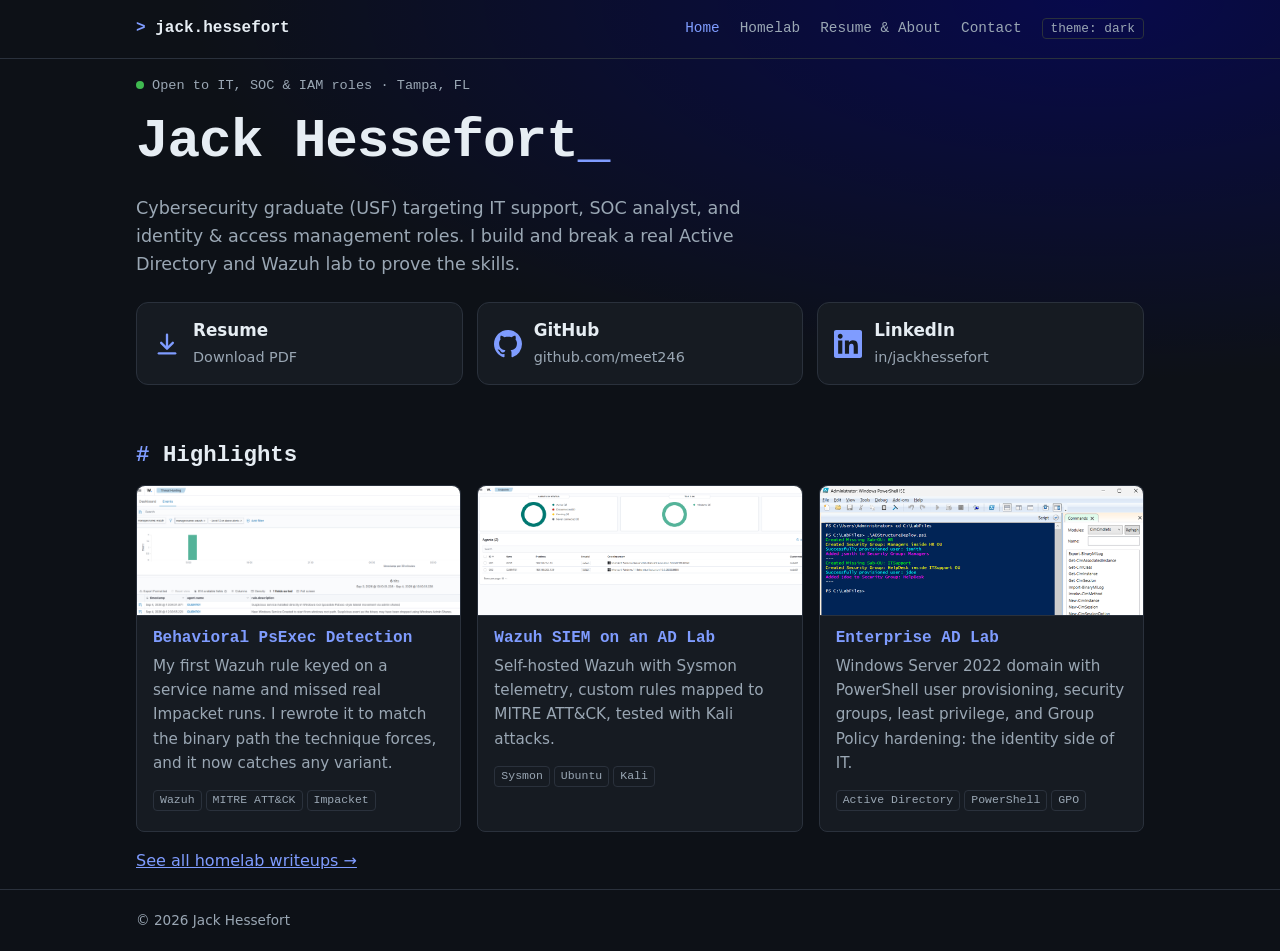
==== index.html @ 2fe6891c "Remove home email button; redo certification cards Co-Authored-By: Claude Sonnet 5 <noreply@anthropi" ====
<!DOCTYPE html>
<html lang="en" data-theme="dark">
<head>
  <meta charset="utf-8">
  <meta name="viewport" content="width=device-width, initial-scale=1">
  <title>Jack Hessefort | IT, SOC &amp; IAM Portfolio</title>
  <meta name="description" content="Jack Hessefort: cybersecurity graduate targeting IT support, SOC analyst and identity and access management (IAM) roles. Active Directory lab, Wazuh SIEM detection rules, and Kali attack simulations.">
  <link rel="icon" href="assets/favicon.svg" type="image/svg+xml">
  <meta property="og:type" content="website">
  <meta property="og:title" content="Jack Hessefort | IT, SOC &amp; IAM Portfolio">
  <meta property="og:description" content="Jack Hessefort: cybersecurity graduate targeting IT support, SOC analyst and identity and access management (IAM) roles. Active Directory lab, Wazuh SIEM detection rules, and Kali attack simulations.">
  <meta property="og:image" content="https://meet246.github.io/assets/og.png">
  <meta name="twitter:card" content="summary_large_image">
  <link rel="stylesheet" href="css/style.css?v=5">
</head>
<body>
  <header>
    <div class="wrap">
      <a class="brand" href="index.html">jack.hessefort</a>
      <nav aria-label="Main">
        <a href="index.html" aria-current="page">Home</a>
        <a href="homelab.html">Homelab</a>
        <a href="about.html">Resume &amp; About</a>
        <a href="contact.html">Contact</a>
        <button id="theme-toggle" type="button" aria-label="Toggle light/dark theme">theme</button>
      </nav>
    </div>
  </header>

  <main class="wrap">
    <section class="hero">
      <div>
        <p class="status"><span class="dot" aria-hidden="true"></span>Open to IT, SOC &amp; IAM roles &middot; Tampa, FL</p>
        <h1>Jack Hessefort<span class="cursor" aria-hidden="true">_</span></h1>
        <p class="lead">Cybersecurity graduate (USF) targeting IT support, SOC analyst, and identity &amp; access management roles. I build and break a real Active Directory and Wazuh lab to prove the skills.</p>
        <div class="contact-grid hero-links">
          <a class="link-btn" href="assets/resume.pdf">
            <svg class="ico" viewBox="0 0 24 24" aria-hidden="true" fill="none" stroke="currentColor" stroke-width="2" stroke-linecap="round" stroke-linejoin="round"><path d="M12 4v11"/><polyline points="7,11 12,16 17,11"/><path d="M5 20h14"/></svg>
            <div><strong>Resume</strong><span>Download PDF</span></div>
          </a>
          <a class="link-btn" href="https://github.com/meet246">
            <svg class="ico" viewBox="0 0 16 16" aria-hidden="true"><path fill="currentColor" d="M8 0C3.58 0 0 3.58 0 8c0 3.54 2.29 6.53 5.47 7.59.4.07.55-.17.55-.38 0-.19-.01-.82-.01-1.49-2.01.37-2.53-.49-2.69-.94-.09-.23-.48-.94-.82-1.13-.28-.15-.68-.52-.01-.53.63-.01 1.08.58 1.23.82.72 1.21 1.87.87 2.33.66.07-.52.28-.87.51-1.07-1.78-.2-3.64-.89-3.64-3.95 0-.87.31-1.59.82-2.15-.08-.2-.36-1.02.08-2.12 0 0 .67-.21 2.2.82.64-.18 1.32-.27 2-.27.68 0 1.36.09 2 .27 1.53-1.04 2.2-.82 2.2-.82.44 1.1.16 1.92.08 2.12.51.56.82 1.27.82 2.15 0 3.07-1.87 3.75-3.65 3.95.29.25.54.73.54 1.48 0 1.07-.01 1.93-.01 2.2 0 .21.15.46.55.38A8.013 8.013 0 0016 8c0-4.42-3.58-8-8-8z"/></svg>
            <div><strong>GitHub</strong><span>github.com/meet246</span></div>
          </a>
          <a class="link-btn" href="https://www.linkedin.com/in/jackhessefort/">
            <svg class="ico" viewBox="0 0 24 24" aria-hidden="true"><path fill="currentColor" d="M20.447 20.452h-3.554v-5.569c0-1.328-.027-3.037-1.852-3.037-1.853 0-2.136 1.445-2.136 2.939v5.667H9.351V9h3.414v1.561h.046c.477-.9 1.637-1.85 3.37-1.85 3.601 0 4.267 2.37 4.267 5.455v6.286zM5.337 7.433c-1.144 0-2.063-.926-2.063-2.065 0-1.138.92-2.063 2.063-2.063 1.14 0 2.064.925 2.064 2.063 0 1.139-.925 2.065-2.064 2.065zm1.782 13.019H3.555V9h3.564v11.452zM22.225 0H1.771C.792 0 0 .774 0 1.729v20.542C0 23.227.792 24 1.771 24h20.451C23.2 24 24 23.227 24 22.271V1.729C24 .774 23.2 0 22.222 0h.003z"/></svg>
            <div><strong>LinkedIn</strong><span>in/jackhessefort</span></div>
          </a>
        </div>
      </div>
    </section>

    <h2>Highlights</h2>
    <div class="highlights">
      <a class="card" href="homelab.html#rule-100003">
        <img src="assets/img/rule_3_confirm.png" alt="Wazuh Threat Hunting view showing custom rule 100003 firing on CLIENT01" loading="lazy" style="object-position: left bottom;">
        <h3>Behavioral PsExec Detection</h3>
        <p>My first Wazuh rule keyed on a service name and missed real Impacket runs. I rewrote it to match the binary path the technique forces, and it now catches any variant.</p>
        <div class="tags"><span class="tag-sm">Wazuh</span><span class="tag-sm">MITRE ATT&amp;CK</span><span class="tag-sm">Impacket</span></div>
      </a>
      <a class="card" href="homelab.html#detection-lab">
        <img src="assets/img/agents.png" alt="Wazuh dashboard showing DC01 and CLIENT01 agents active" loading="lazy">
        <h3>Wazuh SIEM on an AD Lab</h3>
        <p>Self-hosted Wazuh with Sysmon telemetry, custom rules mapped to MITRE ATT&amp;CK, tested with Kali attacks.</p>
        <div class="tags"><span class="tag-sm">Sysmon</span><span class="tag-sm">Ubuntu</span><span class="tag-sm">Kali</span></div>
      </a>
      <a class="card" href="homelab.html#ad-lab">
        <img src="assets/img/ou-ps.png" alt="PowerShell script creating OUs, security groups and users in Active Directory" loading="lazy">
        <h3>Enterprise AD Lab</h3>
        <p>Windows Server 2022 domain with PowerShell user provisioning, security groups, least privilege, and Group Policy hardening: the identity side of IT.</p>
        <div class="tags"><span class="tag-sm">Active Directory</span><span class="tag-sm">PowerShell</span><span class="tag-sm">GPO</span></div>
      </a>
    </div>
    <p><a href="homelab.html">See all homelab writeups &rarr;</a></p>
  </main>

  <footer>
    <div class="wrap">&copy; 2026 Jack Hessefort</div>
  </footer>
  <script src="js/theme.js?v=5"></script>
</body>
</html>
---- css/style.css ----
/* ---------- Theme tokens ----------
   WHY: every color lives here as a variable. Changing the look of the whole
   site = editing this block. The three themes below are the design options
   to compare; delete the one you don't want once you've picked. */
/* --accent is the navy brand color (#00008b): used for fills and borders.
   Navy text on a near-black background fails contrast (about 1.4:1), so text
   and links use --accent-text, a lighter tint of the same blue. */
:root,
:root[data-theme="dark"] {
  --bg: #0d1117;
  --surface: #161b22;
  --text: #e6edf3;
  --muted: #9aa7b4;
  --accent: #00008b;
  --accent-text: #7f9cff;
  --on-accent: #ffffff;
  --border: #2a313c;
  --glow: rgba(0, 0, 139, 0.45);
}
:root[data-theme="light"] {
  --bg: #fafaf8;
  --surface: #ffffff;
  --text: #1b1f24;
  --muted: #57606a;
  --accent: #00008b;
  --accent-text: #00008b;
  --on-accent: #ffffff;
  --border: #d8dce0;
  --glow: rgba(0, 0, 139, 0.07);
}

/* Fonts: system stacks only, so there's nothing to download and it's fast. */
:root {
  --font-body: system-ui, -apple-system, "Segoe UI", Roboto, sans-serif;
  --font-mono: ui-monospace, "Cascadia Code", Consolas, "SF Mono", monospace;
}

*, *::before, *::after { box-sizing: border-box; }

body {
  margin: 0;
  background: var(--bg);
  color: var(--text);
  font-family: var(--font-body);
  line-height: 1.6;
  /* soft navy glow behind the header area */
  background-image: radial-gradient(70% 380px at 85% 0%, var(--glow), transparent);
  background-repeat: no-repeat;
}

a { color: var(--accent-text); }
a:hover { text-decoration-thickness: 2px; }

/* Visible keyboard focus (accessibility) */
a:focus-visible, button:focus-visible {
  outline: 2px solid var(--accent-text);
  outline-offset: 3px;
}

.wrap { max-width: 1040px; margin: 0 auto; padding: 0 16px; }

/* ---------- Header / nav ---------- */
header { border-bottom: 1px solid var(--border); }
header .wrap {
  display: flex; flex-wrap: wrap; gap: 12px 24px;
  align-items: center; justify-content: space-between;
  padding-top: 16px; padding-bottom: 16px;
}
.brand { font-family: var(--font-mono); font-weight: 700; color: var(--text); text-decoration: none; }
.brand::before { content: "> "; color: var(--accent-text); }
nav { display: flex; flex-wrap: wrap; gap: 4px 20px; align-items: center; }
nav a { color: var(--muted); text-decoration: none; font-family: var(--font-mono); font-size: 0.9rem; }
nav a:hover, nav a[aria-current="page"] { color: var(--accent-text); }
#theme-toggle {
  font-family: var(--font-mono); font-size: 0.8rem;
  background: none; color: var(--muted);
  border: 1px solid var(--border); border-radius: 4px;
  padding: 2px 8px; cursor: pointer;
}

/* ---------- Content ---------- */
main { padding: 40px 0 64px; }
h1, h2, h3 { font-family: var(--font-mono); line-height: 1.25; }
h1 { font-size: clamp(2.2rem, 6vw, 3.4rem); margin: 0 0 12px; letter-spacing: -0.02em; }
h2 { font-size: 1.4rem; margin: 48px 0 14px; }
h2::before { content: "# "; color: var(--accent-text); }
main p, main li { max-width: 75ch; }
.lead { color: var(--muted); font-size: 1.1rem; max-width: 60ch; }
.mono { font-family: var(--font-mono); }
.note { color: var(--muted); font-style: italic; }
.meta { font-family: var(--font-mono); font-size: 0.85rem; color: var(--muted); }
.tag { border: 1px solid var(--border); border-radius: 4px; padding: 1px 8px; margin-right: 6px; white-space: nowrap; }
pre {
  background: var(--surface); border: 1px solid var(--border); border-radius: 6px;
  padding: 12px; overflow-x: auto; font-family: var(--font-mono); font-size: 0.85rem;
}
ul.links { padding-left: 20px; }

.ico { width: 18px; height: 18px; flex: none; }

/* Highlights strip: 3 cards, stacks to 1 column on phones */
.highlights {
  display: grid; gap: 16px; margin-top: 16px;
  grid-template-columns: repeat(auto-fit, minmax(230px, 1fr));
}
.card {
  background: var(--surface); border: 1px solid var(--border);
  border-radius: 8px; padding: 16px;
}
.card h3 { margin: 0 0 6px; font-size: 1rem; color: var(--accent-text); }
.card p { margin: 0; color: var(--muted); font-size: 0.95rem; }


footer { border-top: 1px solid var(--border); color: var(--muted); font-size: 0.85rem; padding: 20px 0; }

/* ---------- Home hero ---------- */
.hero { padding: 16px 0 8px; }

.status { font-family: var(--font-mono); font-size: 0.85rem; color: var(--muted); margin: 0 0 12px; }
.dot {
  display: inline-block; width: 8px; height: 8px; border-radius: 50%;
  background: #3fb950; margin-right: 8px;
}
.cursor { color: var(--accent-text); animation: blink 1.1s steps(1) infinite; }
@keyframes blink { 50% { opacity: 0; } }
@media (prefers-reduced-motion: reduce) {
  .cursor { animation: none; }
  .card { transition: none; }
}




/* Cards become links with a thumbnail */
a.card { display: block; color: inherit; text-decoration: none; transition: transform 0.15s, border-color 0.15s; }
a.card:hover, a.card:focus-visible { transform: translateY(-3px); border-color: var(--accent-text); }
.card img {
  display: block; width: calc(100% + 32px); margin: -16px -16px 12px;
  height: 130px; object-fit: cover; object-position: left top;
  border-radius: 8px 8px 0 0; border-bottom: 1px solid var(--border);
}
.card .tags { margin-top: 10px; }
.tag-sm { font-family: var(--font-mono); font-size: 0.72rem; color: var(--muted); border: 1px solid var(--border); border-radius: 4px; padding: 0 6px; margin-right: 4px; white-space: nowrap; display: inline-block; margin-bottom: 4px; }

/* Screenshots on writeups */
figure { margin: 20px 0; }
figure img { display: block; width: 100%; height: auto; border: 1px solid var(--border); border-radius: 6px; }
figcaption { color: var(--muted); font-size: 0.85rem; margin-top: 6px; font-family: var(--font-mono); }
@media (min-width: 900px) { figure.narrow { max-width: 620px; } }

.badges li::before { content: "\2713\00a0 "; }

/* Contact link buttons */
.contact-grid { display: grid; gap: 14px; grid-template-columns: repeat(auto-fit, minmax(260px, 1fr)); margin-top: 24px; }
.link-btn {
  display: flex; align-items: center; gap: 16px;
  background: var(--surface); border: 1px solid var(--border); border-radius: 12px;
  padding: 18px 20px; color: var(--text); text-decoration: none;
  transition: transform 0.15s, border-color 0.15s, box-shadow 0.15s;
}
.link-btn:hover, .link-btn:focus-visible { transform: translateY(-2px); border-color: var(--accent-text); box-shadow: 0 6px 16px rgba(0, 0, 0, 0.3); }
.link-btn .ico { width: 34px; height: 34px; color: var(--accent-text); }
.link-btn strong { display: block; font-size: 1.05rem; }
.link-btn span { color: var(--muted); font-size: 0.9rem; word-break: break-all; }
.contact-grid.one { grid-template-columns: minmax(240px, 320px); }
.hero-links { margin-top: 24px; grid-template-columns: repeat(auto-fit, minmax(170px, 1fr)); }
.hero-links .link-btn { padding: 14px 16px; gap: 12px; }
.hero-links .link-btn .ico { width: 28px; height: 28px; }

/* Certification cards */
.certs { list-style: none; padding: 0; margin: 0; display: grid; gap: 12px; grid-template-columns: repeat(auto-fit, minmax(220px, 1fr)); }
.cert {
  background: var(--surface); border: 1px solid var(--border); border-left: 4px solid var(--accent);
  border-radius: 8px; padding: 12px 16px; max-width: none;
}
.cert span { display: block; color: var(--muted); font-size: 0.8rem; font-family: var(--font-mono); text-transform: uppercase; letter-spacing: 0.05em; }
.cert strong { display: block; color: var(--text); font-size: 1.05rem; margin-top: 2px; }
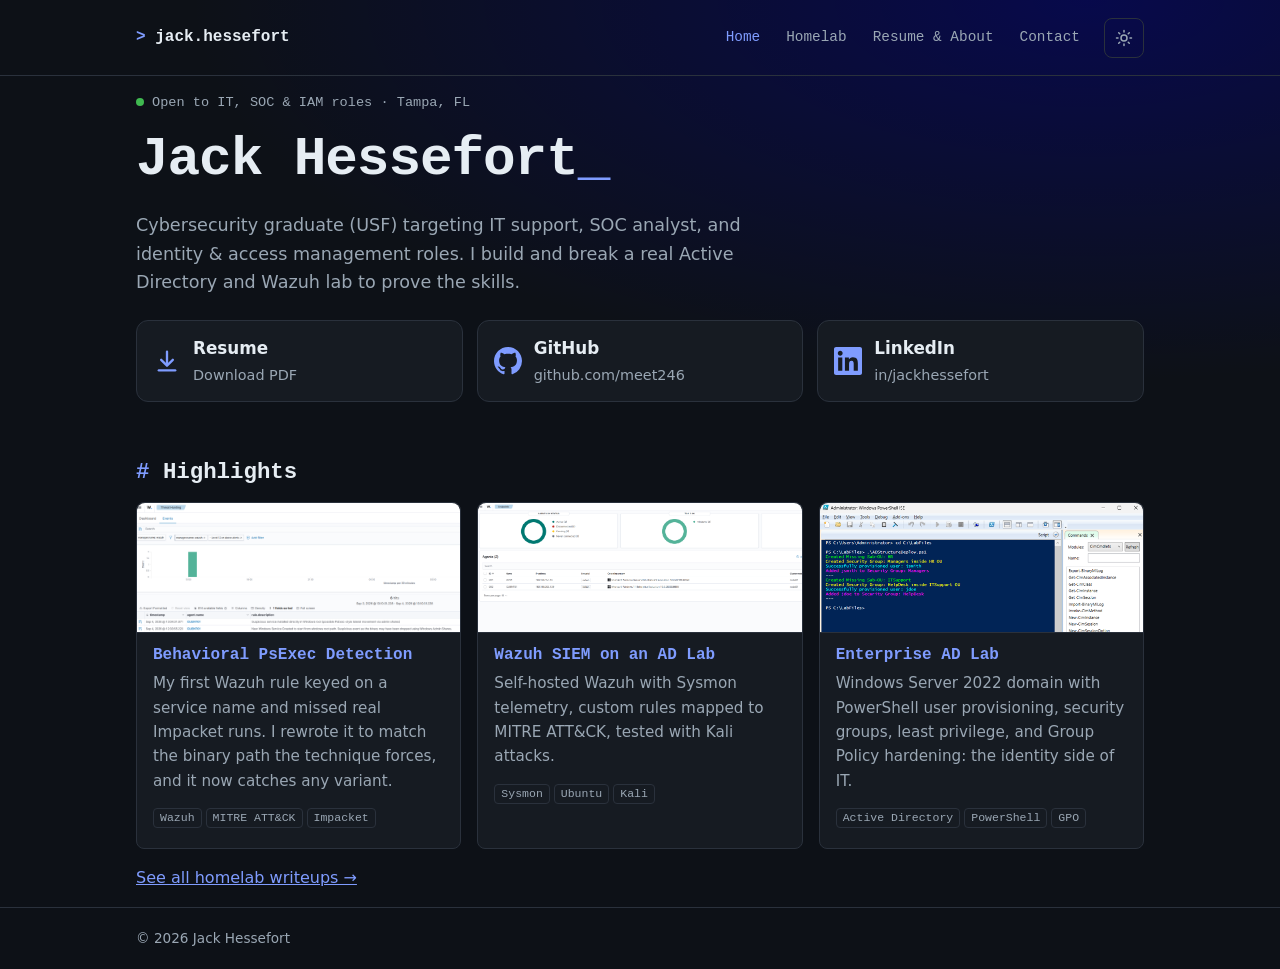
==== commit 684ddceb: "Sticky footer, larger nav tap targets, sun/moon theme toggle Co-Authored-By: Claude Sonnet 5 <norepl" ====
--- a/index.html
+++ b/index.html
@@ -11,7 +11,7 @@
   <meta property="og:description" content="Jack Hessefort: cybersecurity graduate targeting IT support, SOC analyst and identity and access management (IAM) roles. Active Directory lab, Wazuh SIEM detection rules, and Kali attack simulations.">
   <meta property="og:image" content="https://meet246.github.io/assets/og.png">
   <meta name="twitter:card" content="summary_large_image">
-  <link rel="stylesheet" href="css/style.css?v=5">
+  <link rel="stylesheet" href="css/style.css?v=9">
 </head>
 <body>
   <header>
@@ -22,7 +22,7 @@
         <a href="homelab.html">Homelab</a>
         <a href="about.html">Resume &amp; About</a>
         <a href="contact.html">Contact</a>
-        <button id="theme-toggle" type="button" aria-label="Toggle light/dark theme">theme</button>
+        <button id="theme-toggle" type="button" aria-label="Switch to light theme"><svg class="ico sun" viewBox="0 0 24 24" aria-hidden="true" fill="none" stroke="currentColor" stroke-width="2" stroke-linecap="round" stroke-linejoin="round"><circle cx="12" cy="12" r="4"/><path d="M12 2v2M12 20v2M4.93 4.93l1.41 1.41M17.66 17.66l1.41 1.41M2 12h2M20 12h2M4.93 19.07l1.41-1.41M17.66 6.34l1.41-1.41"/></svg><svg class="ico moon" viewBox="0 0 24 24" aria-hidden="true" fill="none" stroke="currentColor" stroke-width="2" stroke-linecap="round" stroke-linejoin="round"><path d="M21 12.8A9 9 0 1 1 11.2 3a7 7 0 0 0 9.8 9.8z"/></svg></button>
       </nav>
     </div>
   </header>
@@ -77,6 +77,6 @@
   <footer>
     <div class="wrap">&copy; 2026 Jack Hessefort</div>
   </footer>
-  <script src="js/theme.js?v=5"></script>
+  <script src="js/theme.js?v=9"></script>
 </body>
 </html>
--- a/css/style.css
+++ b/css/style.css
@@ -43,6 +43,8 @@
   color: var(--text);
   font-family: var(--font-body);
   line-height: 1.6;
+  min-height: 100vh;
+  display: flex; flex-direction: column;
   /* soft navy glow behind the header area */
   background-image: radial-gradient(70% 380px at 85% 0%, var(--glow), transparent);
   background-repeat: no-repeat;
@@ -68,18 +70,22 @@
 }
 .brand { font-family: var(--font-mono); font-weight: 700; color: var(--text); text-decoration: none; }
 .brand::before { content: "> "; color: var(--accent-text); }
-nav { display: flex; flex-wrap: wrap; gap: 4px 20px; align-items: center; }
-nav a { color: var(--muted); text-decoration: none; font-family: var(--font-mono); font-size: 0.9rem; }
+nav { display: flex; flex-wrap: wrap; gap: 0 10px; align-items: center; }
+nav a { color: var(--muted); text-decoration: none; font-family: var(--font-mono); font-size: 0.9rem; padding: 10px 8px; }
 nav a:hover, nav a[aria-current="page"] { color: var(--accent-text); }
 #theme-toggle {
-  font-family: var(--font-mono); font-size: 0.8rem;
+  display: inline-flex; align-items: center; justify-content: center;
+  width: 40px; height: 40px; margin-left: 6px;
   background: none; color: var(--muted);
-  border: 1px solid var(--border); border-radius: 4px;
-  padding: 2px 8px; cursor: pointer;
+  border: 1px solid var(--border); border-radius: 8px; cursor: pointer;
 }
+#theme-toggle:hover { color: var(--accent-text); border-color: var(--accent-text); }
+#theme-toggle .moon { display: none; }
+:root[data-theme="light"] #theme-toggle .sun { display: none; }
+:root[data-theme="light"] #theme-toggle .moon { display: block; }
 
 /* ---------- Content ---------- */
-main { padding: 40px 0 64px; }
+main { padding: 40px 16px 64px; flex: 1 0 auto; width: 100%; }
 h1, h2, h3 { font-family: var(--font-mono); line-height: 1.25; }
 h1 { font-size: clamp(2.2rem, 6vw, 3.4rem); margin: 0 0 12px; letter-spacing: -0.02em; }
 h2 { font-size: 1.4rem; margin: 48px 0 14px; }
@@ -148,8 +154,6 @@
 figcaption { color: var(--muted); font-size: 0.85rem; margin-top: 6px; font-family: var(--font-mono); }
 @media (min-width: 900px) { figure.narrow { max-width: 620px; } }
 
-.badges li::before { content: "\2713\00a0 "; }
-
 /* Contact link buttons */
 .contact-grid { display: grid; gap: 14px; grid-template-columns: repeat(auto-fit, minmax(260px, 1fr)); margin-top: 24px; }
 .link-btn {
@@ -167,11 +171,23 @@
 .hero-links .link-btn { padding: 14px 16px; gap: 12px; }
 .hero-links .link-btn .ico { width: 28px; height: 28px; }
 
-/* Certification cards */
-.certs { list-style: none; padding: 0; margin: 0; display: grid; gap: 12px; grid-template-columns: repeat(auto-fit, minmax(220px, 1fr)); }
-.cert {
-  background: var(--surface); border: 1px solid var(--border); border-left: 4px solid var(--accent);
-  border-radius: 8px; padding: 12px 16px; max-width: none;
+/* Certification cards: badge on a white tile (the badge art is dark-on-transparent) */
+.certs { list-style: none; padding: 0; margin: 0; display: grid; gap: 14px; grid-template-columns: repeat(auto-fit, minmax(220px, 1fr)); }
+.cert { max-width: none; }
+.cert > a, .cert-static {
+  display: flex; flex-direction: column; gap: 2px; height: 100%;
+  background: var(--surface); border: 1px solid var(--border); border-radius: 12px;
+  padding: 14px; color: var(--text); text-decoration: none;
+  transition: transform 0.15s, border-color 0.15s, box-shadow 0.15s;
 }
-.cert span { display: block; color: var(--muted); font-size: 0.8rem; font-family: var(--font-mono); text-transform: uppercase; letter-spacing: 0.05em; }
-.cert strong { display: block; color: var(--text); font-size: 1.05rem; margin-top: 2px; }
+.cert > a:hover, .cert > a:focus-visible { transform: translateY(-2px); border-color: var(--accent-text); box-shadow: 0 6px 16px rgba(0, 0, 0, 0.3); }
+.cert-img {
+  display: flex; align-items: center; justify-content: center;
+  background: #ffffff; border-radius: 8px; height: 150px; padding: 8px; margin-bottom: 10px;
+}
+.cert-img img { max-width: 100%; max-height: 100%; object-fit: contain; }
+.cert-text { color: #1b1f24; font-family: var(--font-mono); font-weight: 700; font-size: 1.3rem; text-align: center; line-height: 1.3; }
+.cert-issuer { color: var(--muted); font-size: 0.8rem; font-family: var(--font-mono); text-transform: uppercase; letter-spacing: 0.05em; }
+.cert strong { font-size: 1.05rem; }
+.cert-verify { color: var(--accent-text); font-size: 0.85rem; margin-top: 6px; }
+@media (prefers-reduced-motion: reduce) { .cert > a { transition: none; } }
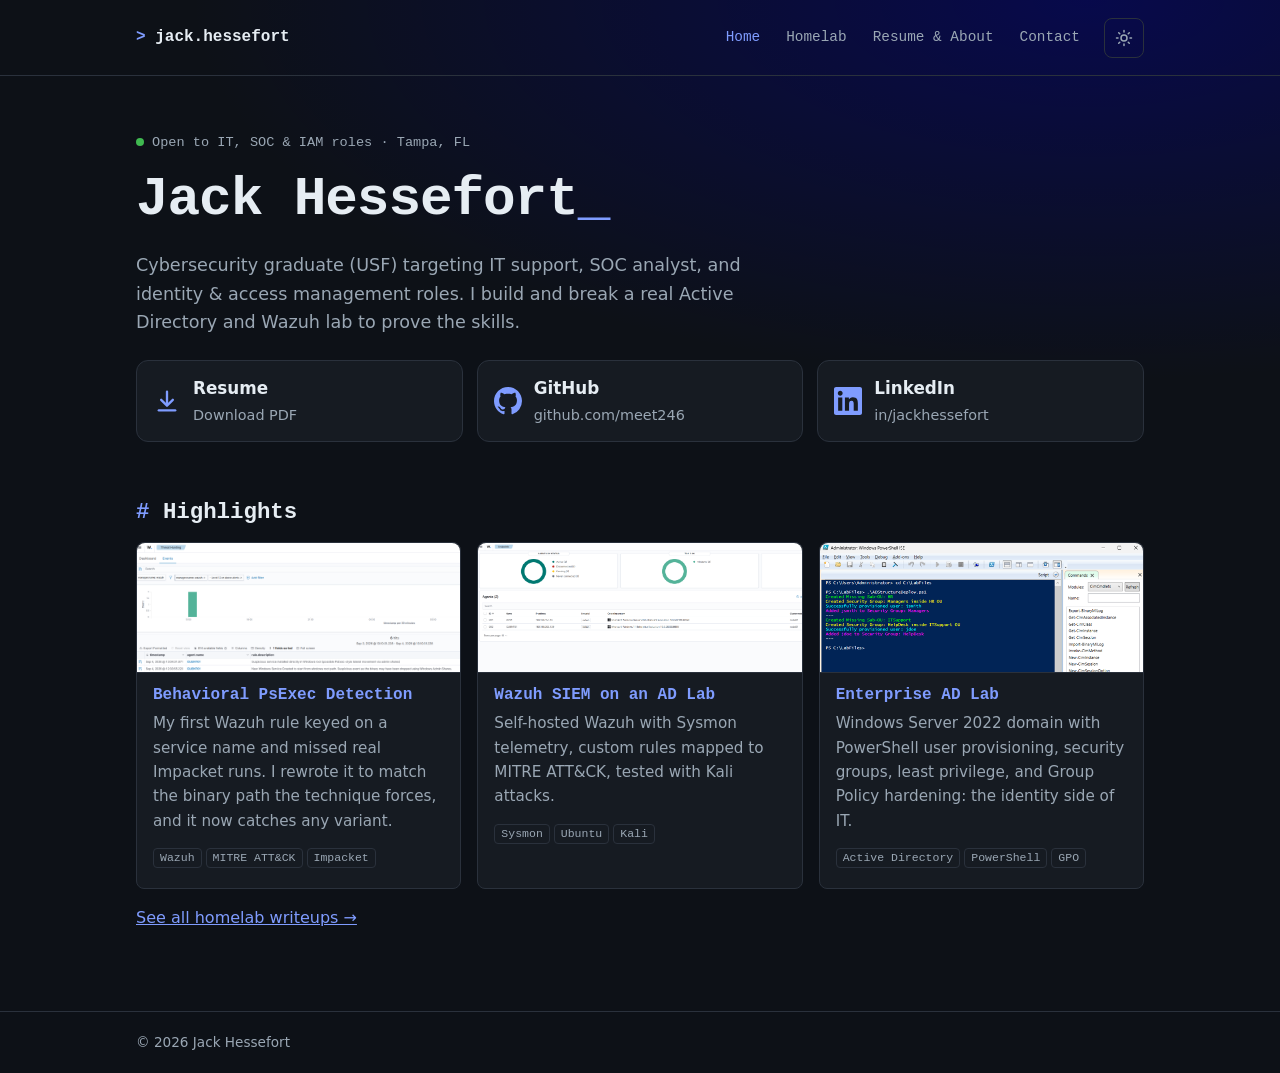
==== commit c6cf2b0e: "Fix main padding specificity (top/bottom spacing) Co-Authored-By: Claude Sonnet 5 <noreply@anthropic" ====
--- a/index.html
+++ b/index.html
@@ -11,7 +11,7 @@
   <meta property="og:description" content="Jack Hessefort: cybersecurity graduate targeting IT support, SOC analyst and identity and access management (IAM) roles. Active Directory lab, Wazuh SIEM detection rules, and Kali attack simulations.">
   <meta property="og:image" content="https://meet246.github.io/assets/og.png">
   <meta name="twitter:card" content="summary_large_image">
-  <link rel="stylesheet" href="css/style.css?v=9">
+  <link rel="stylesheet" href="css/style.css?v=10">
 </head>
 <body>
   <header>
--- a/css/style.css
+++ b/css/style.css
@@ -85,7 +85,7 @@
 :root[data-theme="light"] #theme-toggle .moon { display: block; }
 
 /* ---------- Content ---------- */
-main { padding: 40px 16px 64px; flex: 1 0 auto; width: 100%; }
+main.wrap { padding: 40px 16px 64px; flex: 1 0 auto; width: 100%; }
 h1, h2, h3 { font-family: var(--font-mono); line-height: 1.25; }
 h1 { font-size: clamp(2.2rem, 6vw, 3.4rem); margin: 0 0 12px; letter-spacing: -0.02em; }
 h2 { font-size: 1.4rem; margin: 48px 0 14px; }
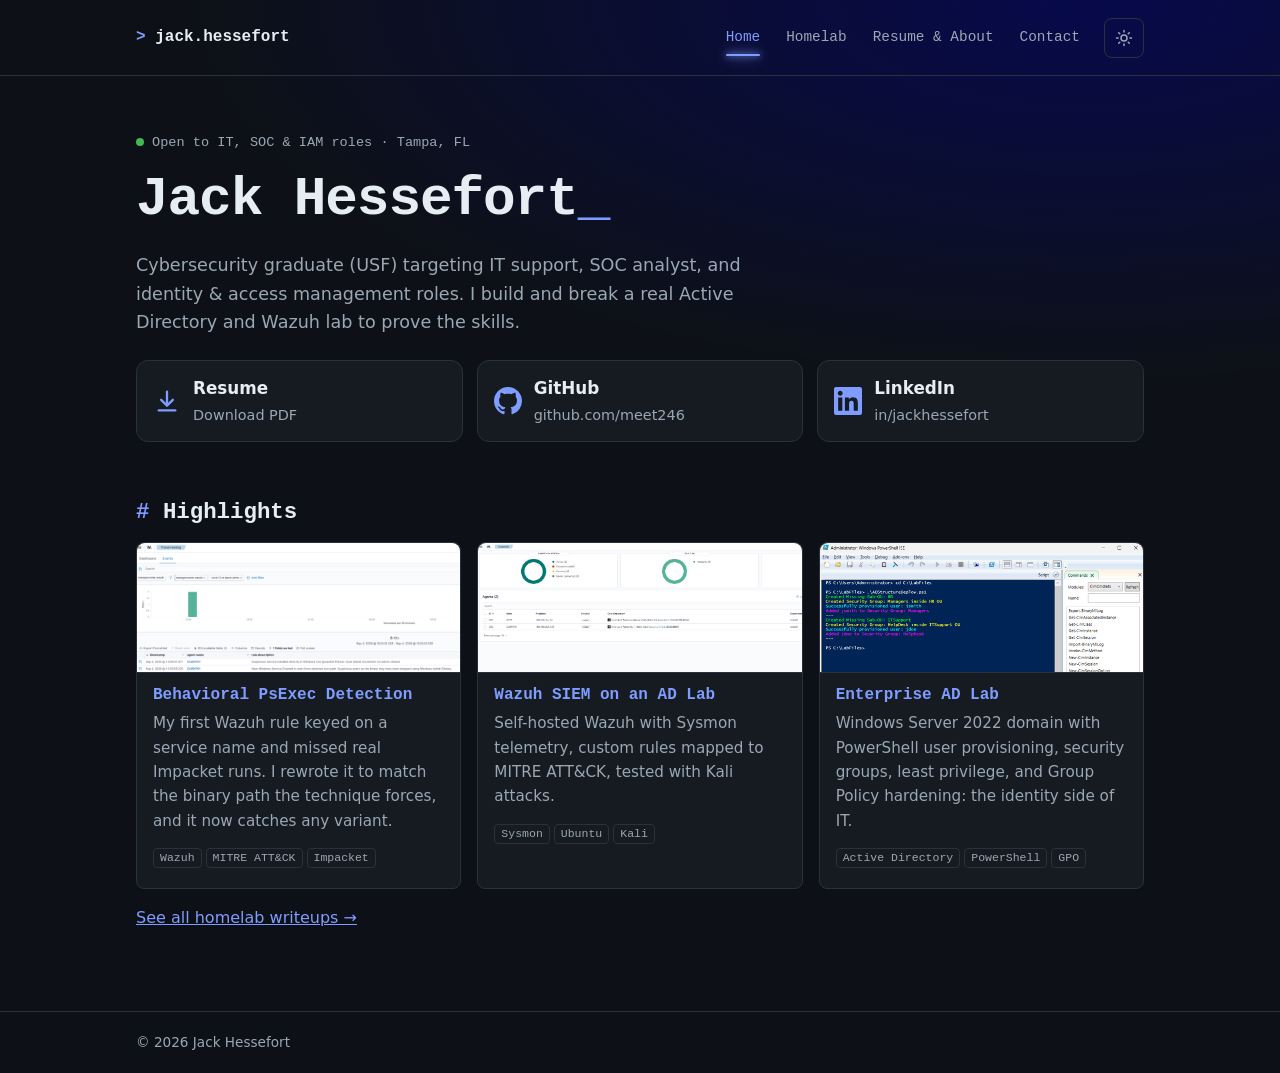
==== commit cb28aa01: "Glowing underline on nav hover and current page Co-Authored-By: Claude Sonnet 5 <noreply@anthropic.c" ====
--- a/index.html
+++ b/index.html
@@ -11,7 +11,7 @@
   <meta property="og:description" content="Jack Hessefort: cybersecurity graduate targeting IT support, SOC analyst and identity and access management (IAM) roles. Active Directory lab, Wazuh SIEM detection rules, and Kali attack simulations.">
   <meta property="og:image" content="https://meet246.github.io/assets/og.png">
   <meta name="twitter:card" content="summary_large_image">
-  <link rel="stylesheet" href="css/style.css?v=10">
+  <link rel="stylesheet" href="css/style.css?v=11">
 </head>
 <body>
   <header>
--- a/css/style.css
+++ b/css/style.css
@@ -71,8 +71,18 @@
 .brand { font-family: var(--font-mono); font-weight: 700; color: var(--text); text-decoration: none; }
 .brand::before { content: "> "; color: var(--accent-text); }
 nav { display: flex; flex-wrap: wrap; gap: 0 10px; align-items: center; }
-nav a { color: var(--muted); text-decoration: none; font-family: var(--font-mono); font-size: 0.9rem; padding: 10px 8px; }
-nav a:hover, nav a[aria-current="page"] { color: var(--accent-text); }
+nav a { position: relative; color: var(--muted); text-decoration: none; font-family: var(--font-mono); font-size: 0.9rem; padding: 10px 8px; }
+nav a:hover, nav a:focus-visible, nav a[aria-current="page"] { color: var(--accent-text); }
+/* Glowing underline: sits a few px below the text, grows in from the center on hover/focus and stays on the current page */
+nav a::after {
+  content: ""; position: absolute; left: 8px; right: 8px; bottom: 3px; height: 2px;
+  border-radius: 2px; background: var(--accent-text);
+  box-shadow: 0 0 6px var(--accent-text), 0 0 14px var(--accent-text);
+  transform: scaleX(0); transform-origin: center; opacity: 0;
+  transition: transform 0.2s ease, opacity 0.2s ease;
+}
+nav a:hover::after, nav a:focus-visible::after, nav a[aria-current="page"]::after { transform: scaleX(1); opacity: 1; }
+@media (prefers-reduced-motion: reduce) { nav a::after { transition: none; } }
 #theme-toggle {
   display: inline-flex; align-items: center; justify-content: center;
   width: 40px; height: 40px; margin-left: 6px;
